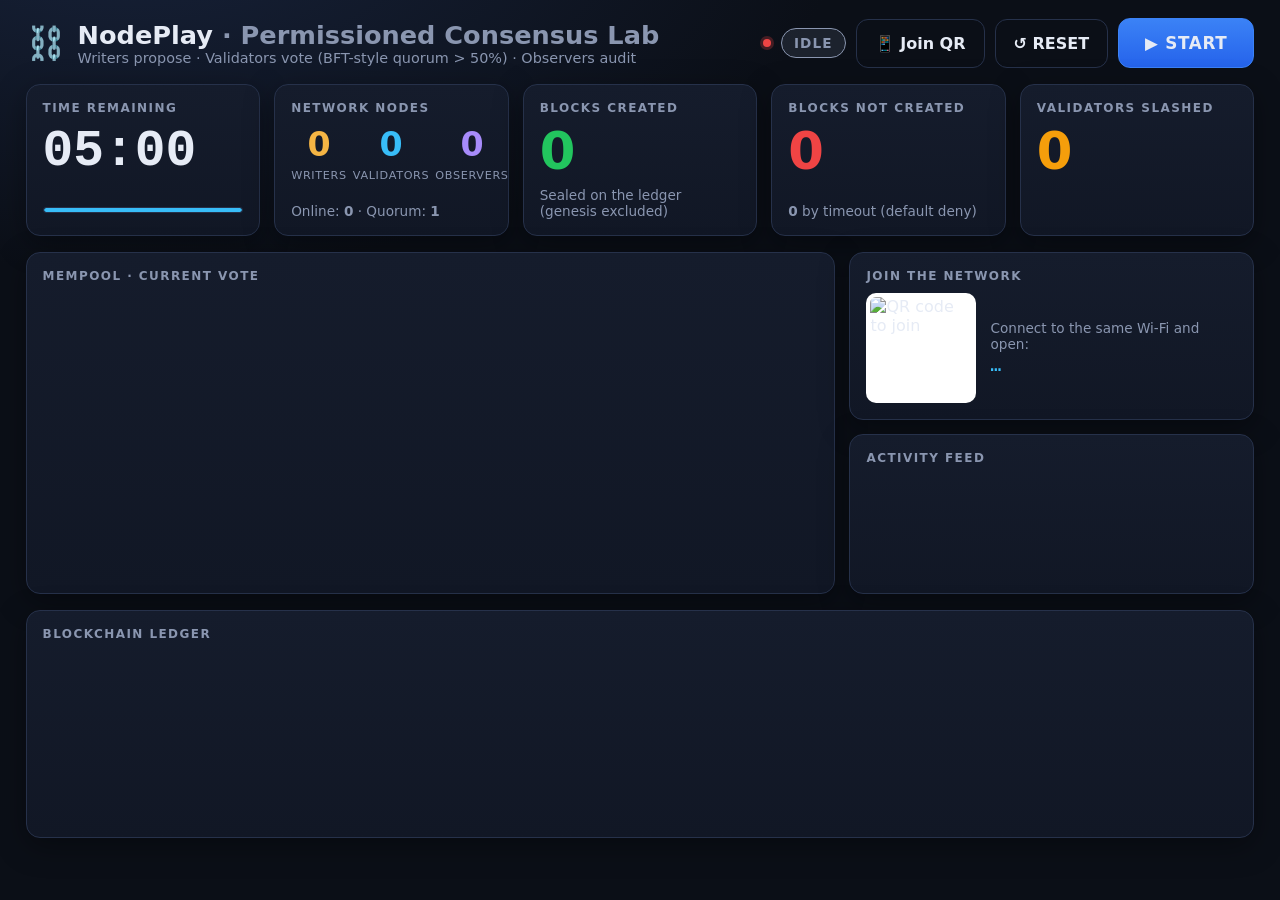
==== static/dashboard.html @ 9b174d75 "Initial release of NodePlay: permissioned consensus classroom lab Interactive 5-minute activity wher" ====
<!doctype html>
<html lang="en">
<head>
  <meta charset="utf-8">
  <meta name="viewport" content="width=device-width, initial-scale=1">
  <meta name="theme-color" content="#0b0f17">
  <title>NodePlay · Dashboard</title>
  <link rel="stylesheet" href="/static/css/style.css">
  <link rel="stylesheet" href="/static/css/dashboard.css">
</head>
<body>
  <div class="dash">
    <!-- ======================================================== TOP BAR -->
    <header class="topbar">
      <div class="title">
        <span class="logo">⛓️</span>
        <div>
          <h1>NodePlay <span class="muted">· Permissioned Consensus Lab</span></h1>
          <div class="sub muted">Writers propose · Validators vote (BFT-style quorum &gt; 50%) · Observers audit</div>
        </div>
      </div>
      <div class="controls">
        <span id="conn-dot" class="dot" title="Connection status"></span>
        <span id="phase-badge" class="badge IDLE">IDLE</span>
        <button id="qr-btn" class="btn btn-ghost" type="button">📱 Join QR</button>
        <button id="reset-btn" class="btn btn-ghost" type="button">↺ RESET</button>
        <button id="start-btn" class="btn btn-primary" type="button">▶ START</button>
      </div>
    </header>

    <!-- ========================================================== CARDS -->
    <section class="cards">
      <article class="panel card card-time">
        <h2 class="panel-title">Time remaining</h2>
        <div id="game-clock" class="big mono">05:00</div>
        <div class="progress thin"><span id="game-bar"></span></div>
      </article>

      <article class="panel card">
        <h2 class="panel-title">Network nodes</h2>
        <div class="roles">
          <div class="r-writer"><strong id="m-writers">0</strong><small>Writers</small></div>
          <div class="r-validator"><strong id="m-validators">0</strong><small>Validators</small></div>
          <div class="r-observer"><strong id="m-observers">0</strong><small>Observers</small></div>
        </div>
        <div class="foot muted">Online: <strong id="m-online">0</strong> · Quorum: <strong id="m-quorum">1</strong></div>
      </article>

      <article class="panel card card-ok">
        <h2 class="panel-title">Blocks created</h2>
        <div id="s-created" class="big">0</div>
        <div class="foot muted">Sealed on the ledger (genesis excluded)</div>
      </article>

      <article class="panel card card-bad">
        <h2 class="panel-title">Blocks not created</h2>
        <div id="s-rejected" class="big">0</div>
        <div class="foot muted"><strong id="s-timeouts">0</strong> by timeout (default deny)</div>
      </article>

      <article class="panel card card-slash">
        <h2 class="panel-title">Validators slashed</h2>
        <div id="s-eliminated" class="big">0</div>
        <ul id="slash-log" class="slash-log"></ul>
      </article>
    </section>

    <!-- ===================================================== MIDDLE ROW -->
    <section class="middle">
      <article id="mempool" class="panel mempool">
        <h2 class="panel-title">Mempool · current vote</h2>
        <div data-mp="voting" class="hidden">
          <div class="muted">Proposed by <strong data-mp="proposer"></strong></div>
          <div class="mempool-tx" data-mp="tx"></div>
          <div class="progress"><span data-mp="bar"></span></div>
          <div class="row">
            <span class="muted">Quorum: <strong data-mp="required"></strong> of <strong data-mp="eligible"></strong> validators must approve</span>
            <span class="mono countdown" data-mp="seconds"></span>
          </div>
          <div class="tally">
            <div class="ok"><strong data-mp="approvals">0</strong><small>Approve</small></div>
            <div class="no"><strong data-mp="rejections">0</strong><small>Reject</small></div>
            <div><strong data-mp="pending">0</strong><small>Pending</small></div>
          </div>
        </div>
        <div data-mp="idle" class="idle">
          <p data-mp="idle-text"></p>
        </div>
        <div data-mp="result" class="hidden"></div>
      </article>

      <aside class="side">
        <article class="panel join">
          <h2 class="panel-title">Join the network</h2>
          <div class="join-row">
            <img src="/qr.svg" alt="QR code to join" class="qr-small">
            <div>
              <div class="muted small">Connect to the same Wi-Fi and open:</div>
              <div id="join-url" class="join-url mono">…</div>
            </div>
          </div>
        </article>
        <article class="panel feed-panel">
          <h2 class="panel-title">Activity feed</h2>
          <ul id="feed" class="feed"></ul>
        </article>
      </aside>
    </section>

    <!-- ========================================================= LEDGER -->
    <section class="panel ledger-panel">
      <h2 class="panel-title">Blockchain ledger <span id="chain-valid" class="chain-valid"></span></h2>
      <div id="ledger" class="chain"></div>
    </section>
  </div>

  <!-- Full-screen QR overlay -->
  <div id="qr-overlay" class="overlay hidden" role="dialog" aria-label="Join QR code">
    <div class="overlay-box">
      <img src="/qr.svg" alt="QR code to join">
      <div class="join-url mono big-url" id="join-url-big">…</div>
      <p class="muted">Scan with your phone camera (same Wi-Fi) · click anywhere to close</p>
    </div>
  </div>

  <script src="/static/js/common.js"></script>
  <script src="/static/js/dashboard.js"></script>
</body>
</html>
---- static/css/style.css ----
/* =========================================================================
   NodePlay — shared styles (dark "cockpit" theme, mobile first)
   ========================================================================= */

:root {
  --bg: #0b0f17;
  --bg-2: #111725;
  --panel: #151c2c;
  --panel-2: #1b2438;
  --border: #26314a;
  --text: #e6ebf5;
  --muted: #8a96b0;

  --writer: #f5b544;
  --validator: #38bdf8;
  --observer: #a78bfa;
  --approve: #22c55e;
  --reject: #ef4444;
  --warn: #f59e0b;

  --radius: 14px;
  --shadow: 0 8px 30px rgba(0, 0, 0, 0.35);
  --mono: ui-monospace, SFMono-Regular, Menlo, Consolas, "Liberation Mono", monospace;
}

* { box-sizing: border-box; }

html, body {
  margin: 0;
  background: radial-gradient(1200px 600px at 10% -10%, #17223a 0%, var(--bg) 60%) fixed, var(--bg);
  color: var(--text);
  font-family: system-ui, -apple-system, "Segoe UI", Roboto, Ubuntu, sans-serif;
  -webkit-font-smoothing: antialiased;
  -webkit-tap-highlight-color: transparent;
}

button, input { font: inherit; color: inherit; }

.hidden { display: none !important; }
.muted { color: var(--muted); }
.mono { font-family: var(--mono); }

/* ----------------------------------------------------------------- panels */

.panel {
  background: linear-gradient(180deg, var(--panel) 0%, var(--bg-2) 100%);
  border: 1px solid var(--border);
  border-radius: var(--radius);
  padding: 16px;
  box-shadow: var(--shadow);
}

.panel-title {
  margin: 0 0 10px;
  font-size: 0.75rem;
  font-weight: 700;
  letter-spacing: 0.12em;
  text-transform: uppercase;
  color: var(--muted);
}

/* ----------------------------------------------------------------- badges */

.badge {
  display: inline-flex;
  align-items: center;
  gap: 6px;
  padding: 4px 10px;
  border-radius: 999px;
  font-size: 0.75rem;
  font-weight: 800;
  letter-spacing: 0.08em;
  border: 1px solid currentColor;
  background: color-mix(in srgb, currentColor 14%, transparent);
}
.badge.WRITER { color: var(--writer); }
.badge.VALIDATOR { color: var(--validator); }
.badge.OBSERVER { color: var(--observer); }
.badge.ELIMINATED { color: var(--reject); }
.badge.IDLE { color: var(--muted); }
.badge.RUNNING { color: var(--approve); }
.badge.ENDED { color: var(--reject); }

.dot {
  width: 8px; height: 8px; border-radius: 50%;
  background: var(--reject);
  box-shadow: 0 0 0 3px color-mix(in srgb, var(--reject) 25%, transparent);
}
.dot.online {
  background: var(--approve);
  box-shadow: 0 0 0 3px color-mix(in srgb, var(--approve) 25%, transparent);
}

/* ---------------------------------------------------------------- buttons */

.btn {
  appearance: none;
  border: 1px solid var(--border);
  background: var(--panel-2);
  border-radius: 12px;
  padding: 14px 18px;
  font-weight: 700;
  cursor: pointer;
  transition: transform 0.06s ease, filter 0.15s ease, opacity 0.15s ease;
  touch-action: manipulation;
}
.btn:active:not(:disabled) { transform: scale(0.97); }
.btn:hover:not(:disabled) { filter: brightness(1.12); }
.btn:disabled { opacity: 0.38; cursor: not-allowed; }

.btn-primary { background: linear-gradient(180deg, #3b82f6, #2563eb); border-color: #3b82f6; }
.btn-approve { background: linear-gradient(180deg, #22c55e, #16a34a); border-color: #22c55e; color: #04130a; }
.btn-reject { background: linear-gradient(180deg, #ef4444, #dc2626); border-color: #ef4444; color: #1a0303; }
.btn-ghost { background: transparent; }
.btn.selected { outline: 3px solid #fff; outline-offset: 2px; }

.input {
  width: 100%;
  padding: 14px 16px;
  border-radius: 12px;
  border: 1px solid var(--border);
  background: #0d1320;
  outline: none;
  font-size: 1.05rem;
}
.input:focus { border-color: var(--validator); }

/* ------------------------------------------------------------ mempool box */

.mempool-tx {
  font-family: var(--mono);
  font-size: clamp(1.4rem, 5vw, 2.6rem);
  font-weight: 800;
  word-break: break-word;
  margin: 6px 0 4px;
}

.progress {
  position: relative;
  height: 12px;
  border-radius: 999px;
  background: #0d1320;
  border: 1px solid var(--border);
  overflow: hidden;
  margin: 12px 0 6px;
}
.progress > span {
  position: absolute; inset: 0 auto 0 0;
  width: 100%;
  background: linear-gradient(90deg, var(--approve), var(--warn), var(--reject));
  background-size: 300% 100%;
  border-radius: inherit;
  transition: width 0.1s linear;
}

.tally {
  display: grid;
  grid-template-columns: repeat(3, 1fr);
  gap: 8px;
  margin-top: 12px;
}
.tally > div {
  background: #0d1320;
  border: 1px solid var(--border);
  border-radius: 12px;
  padding: 10px;
  text-align: center;
}
.tally strong { display: block; font-size: 1.6rem; font-variant-numeric: tabular-nums; }
.tally small { color: var(--muted); font-size: 0.72rem; letter-spacing: 0.08em; text-transform: uppercase; }
.tally .ok strong { color: var(--approve); }
.tally .no strong { color: var(--reject); }

.result {
  margin-top: 12px;
  padding: 12px 14px;
  border-radius: 12px;
  font-weight: 700;
  border: 1px solid currentColor;
}
.result.APPROVED { color: var(--approve); background: color-mix(in srgb, var(--approve) 10%, transparent); }
.result.REJECTED { color: var(--reject); background: color-mix(in srgb, var(--reject) 10%, transparent); }

/* ------------------------------------------------------------- the ledger */

.chain {
  display: flex;
  gap: 0;
  overflow-x: auto;
  padding: 6px 2px 12px;
  scroll-behavior: smooth;
  scrollbar-width: thin;
}

.block {
  flex: 0 0 auto;
  width: 190px;
  background: #0d1320;
  border: 1px solid var(--border);
  border-radius: 12px;
  padding: 12px;
  font-size: 0.8rem;
  position: relative;
}
.block.genesis { border-color: var(--observer); }
.block.latest { border-color: var(--approve); box-shadow: 0 0 0 2px color-mix(in srgb, var(--approve) 30%, transparent); animation: pop 0.4s ease; }
.block .idx { font-weight: 800; color: var(--validator); }
.block .tx {
  font-family: var(--mono);
  font-size: 1rem;
  font-weight: 700;
  margin: 6px 0 8px;
  word-break: break-word;
}
.block dl { margin: 0; display: grid; grid-template-columns: auto 1fr; gap: 2px 8px; }
.block dt { color: var(--muted); }
.block dd { margin: 0; font-family: var(--mono); overflow: hidden; text-overflow: ellipsis; white-space: nowrap; }

.link {
  flex: 0 0 auto;
  align-self: center;
  width: 28px;
  height: 2px;
  background: repeating-linear-gradient(90deg, var(--muted) 0 6px, transparent 6px 10px);
  position: relative;
}
.link::after {
  content: "";
  position: absolute; right: -2px; top: -4px;
  border: 5px solid transparent;
  border-left-color: var(--muted);
}

/* Vertical ledger for narrow screens (phones). */
.chain.vertical { flex-direction: column-reverse; overflow: visible; }
.chain.vertical .block { width: 100%; }
.chain.vertical .link { width: 2px; height: 16px; margin-left: 24px; align-self: flex-start;
  background: repeating-linear-gradient(180deg, var(--muted) 0 4px, transparent 4px 7px); }
.chain.vertical .link::after { display: none; }

/* -------------------------------------------------------------- toasts */

#toasts {
  position: fixed;
  left: 50%;
  bottom: 16px;
  transform: translateX(-50%);
  display: flex;
  flex-direction: column;
  gap: 8px;
  width: min(92vw, 460px);
  z-index: 50;
  pointer-events: none;
}
.toast {
  padding: 12px 14px;
  border-radius: 12px;
  background: var(--panel-2);
  border: 1px solid var(--border);
  box-shadow: var(--shadow);
  font-weight: 600;
  animation: pop 0.25s ease;
}
.toast.warn { border-color: var(--warn); }
.toast.danger { border-color: var(--reject); background: #2a1114; }
.toast.ok { border-color: var(--approve); }

@keyframes pop {
  from { transform: translateY(6px) scale(0.98); opacity: 0; }
  to { transform: none; opacity: 1; }
}

@keyframes pulse {
  0%, 100% { opacity: 1; }
  50% { opacity: 0.45; }
}
.pulse { animation: pulse 1s ease-in-out infinite; }

@media (prefers-reduced-motion: reduce) {
  *, *::before, *::after { animation: none !important; transition: none !important; }
}
---- static/css/dashboard.css ----
/* NodePlay — projector dashboard layout */

.dash {
  min-height: 100vh;
  padding: 18px clamp(12px, 2vw, 28px) 24px;
  display: flex;
  flex-direction: column;
  gap: 16px;
  max-width: 1800px;
  margin: 0 auto;
}

.small { font-size: 0.85rem; }

/* Top bar */
.topbar { display: flex; justify-content: space-between; align-items: center; gap: 16px; flex-wrap: wrap; }
.title { display: flex; align-items: center; gap: 12px; }
.title h1 { margin: 0; font-size: clamp(1.2rem, 2vw, 1.7rem); }
.title .sub { font-size: 0.9rem; }
.logo { font-size: 2rem; }
.controls { display: flex; align-items: center; gap: 10px; flex-wrap: wrap; }
.controls .badge { font-size: 0.85rem; padding: 6px 12px; }
#start-btn { padding: 14px 26px; font-size: 1.05rem; letter-spacing: 0.04em; }

/* Metric cards */
.cards {
  display: grid;
  grid-template-columns: repeat(5, minmax(0, 1fr));
  gap: 14px;
}
.card { display: flex; flex-direction: column; min-height: 150px; }
.card .big {
  font-size: clamp(2.2rem, 4vw, 3.6rem);
  font-weight: 800;
  line-height: 1.05;
  font-variant-numeric: tabular-nums;
}
.card .foot { margin-top: auto; font-size: 0.85rem; padding-top: 8px; }
.card-time .big.low { color: var(--reject); }
.card-ok .big { color: var(--approve); }
.card-bad .big { color: var(--reject); }
.card-slash .big { color: var(--warn); }
.progress.thin { height: 6px; margin-top: auto; }
.progress.thin > span { background: var(--validator); }

.roles { display: grid; grid-template-columns: repeat(3, 1fr); gap: 6px; text-align: center; }
.roles strong { display: block; font-size: clamp(1.6rem, 2.6vw, 2.4rem); font-variant-numeric: tabular-nums; }
.roles small { font-size: 0.7rem; letter-spacing: 0.06em; text-transform: uppercase; color: var(--muted); }
.r-writer strong { color: var(--writer); }
.r-validator strong { color: var(--validator); }
.r-observer strong { color: var(--observer); }

.slash-log {
  list-style: none;
  margin: 6px 0 0;
  padding: 0;
  font-size: 0.8rem;
  max-height: 64px;
  overflow-y: auto;
  color: #fcd34d;
}
.slash-log li { white-space: nowrap; overflow: hidden; text-overflow: ellipsis; }

/* Middle row */
.middle { display: grid; grid-template-columns: minmax(0, 2fr) minmax(280px, 1fr); gap: 14px; }
.mempool { min-height: 280px; }
.mempool .mempool-tx { font-size: clamp(2rem, 5vw, 4.2rem); margin: 10px 0; }
.mempool .progress { height: 20px; }
.mempool .row { display: flex; justify-content: space-between; align-items: center; gap: 12px; flex-wrap: wrap; }
.mempool .countdown { font-size: 2rem; font-weight: 800; }
.mempool .tally strong { font-size: 2.4rem; }
.mempool .idle p { font-size: 1.3rem; color: var(--muted); margin: 40px 0; text-align: center; }
.mempool .result { font-size: 1.1rem; }

.side { display: flex; flex-direction: column; gap: 14px; min-width: 0; }
.join-row { display: flex; gap: 14px; align-items: center; }
.qr-small { width: 110px; height: 110px; background: #fff; border-radius: 10px; padding: 4px; flex: 0 0 auto; }
.join-url { font-size: 1.1rem; font-weight: 700; color: var(--validator); word-break: break-all; margin-top: 4px; }

.feed-panel { flex: 1; display: flex; flex-direction: column; min-height: 160px; }
.feed {
  list-style: none;
  margin: 0;
  padding: 0;
  font-size: 0.85rem;
  overflow-y: auto;
  max-height: 220px;
  display: flex;
  flex-direction: column;
  gap: 4px;
}
.feed li { display: flex; gap: 8px; }
.feed time { color: var(--muted); font-family: var(--mono); flex: 0 0 auto; }
.feed .block-ev { color: var(--approve); }
.feed .reject-ev { color: #fca5a5; }
.feed .slash-ev { color: var(--warn); font-weight: 700; }
.feed .propose-ev { color: var(--writer); }

/* Ledger */
.ledger-panel .chain { min-height: 170px; }
.chain-valid { margin-left: 8px; font-weight: 700; letter-spacing: 0; text-transform: none; }
.chain-valid.ok { color: var(--approve); }
.chain-valid.bad { color: var(--reject); }

/* QR overlay */
.overlay {
  position: fixed;
  inset: 0;
  background: rgba(5, 8, 14, 0.92);
  display: grid;
  place-items: center;
  z-index: 100;
  cursor: pointer;
}
.overlay-box { text-align: center; }
.overlay-box img { width: min(70vh, 80vw); height: auto; background: #fff; border-radius: 18px; padding: 12px; }
.big-url { font-size: clamp(1.4rem, 3vw, 2.4rem); margin-top: 16px; }

/* Responsive fallbacks (laptop / tablet) */
@media (max-width: 1200px) {
  .cards { grid-template-columns: repeat(3, minmax(0, 1fr)); }
}
@media (max-width: 860px) {
  .cards { grid-template-columns: repeat(2, minmax(0, 1fr)); }
  .middle { grid-template-columns: 1fr; }
}
@media (max-width: 520px) {
  .cards { grid-template-columns: 1fr; }
}
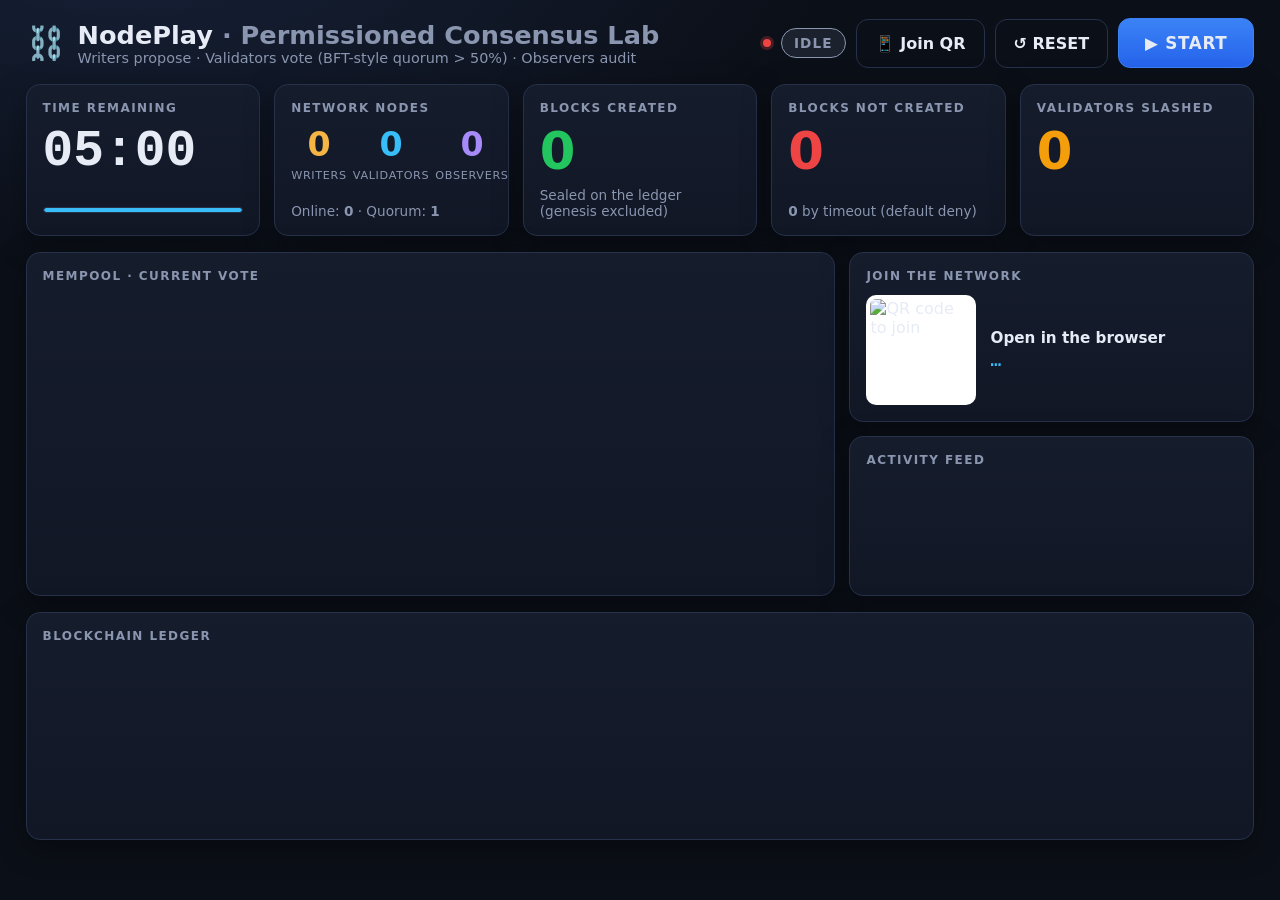
==== commit a89e4d4e: "Add .env configuration for venue Wi-Fi and server IP - Load settings from a .env file (python-dotenv" ====
--- a/static/dashboard.html
+++ b/static/dashboard.html
@@ -92,10 +92,18 @@
       <aside class="side">
         <article class="panel join">
           <h2 class="panel-title">Join the network</h2>
+          <div class="join-row wifi-step hidden">
+            <img alt="QR code to join the Wi-Fi" class="qr-small wifi-qr">
+            <div class="wifi-info">
+              <div class="step">① Connect to the Wi-Fi</div>
+              <div class="kv"><span class="muted">Network</span><strong class="mono wifi-ssid"></strong></div>
+              <div class="kv"><span class="muted">Password</span><strong class="mono wifi-pass"></strong></div>
+            </div>
+          </div>
           <div class="join-row">
             <img src="/qr.svg" alt="QR code to join" class="qr-small">
             <div>
-              <div class="muted small">Connect to the same Wi-Fi and open:</div>
+              <div class="step"><span class="wifi-num hidden">② </span>Open in the browser</div>
               <div id="join-url" class="join-url mono">…</div>
             </div>
           </div>
@@ -117,9 +125,20 @@
   <!-- Full-screen QR overlay -->
   <div id="qr-overlay" class="overlay hidden" role="dialog" aria-label="Join QR code">
     <div class="overlay-box">
-      <img src="/qr.svg" alt="QR code to join">
-      <div class="join-url mono big-url" id="join-url-big">…</div>
-      <p class="muted">Scan with your phone camera (same Wi-Fi) · click anywhere to close</p>
+      <div class="overlay-steps">
+        <div class="overlay-step wifi-step hidden">
+          <div class="step big-step">① Join the Wi-Fi</div>
+          <img alt="QR code to join the Wi-Fi" class="wifi-qr">
+          <div class="kv big-kv"><span class="muted">Network</span><strong class="mono wifi-ssid"></strong></div>
+          <div class="kv big-kv"><span class="muted">Password</span><strong class="mono wifi-pass"></strong></div>
+        </div>
+        <div class="overlay-step">
+          <div class="step big-step"><span class="wifi-num hidden">② </span>Open NodePlay</div>
+          <img src="/qr.svg" alt="QR code to join">
+          <div class="join-url mono big-url" id="join-url-big">…</div>
+        </div>
+      </div>
+      <p class="muted">Scan with your phone camera · click anywhere to close</p>
     </div>
   </div>
 
--- a/static/css/dashboard.css
+++ b/static/css/dashboard.css
@@ -76,6 +76,12 @@
 .join-row { display: flex; gap: 14px; align-items: center; }
 .qr-small { width: 110px; height: 110px; background: #fff; border-radius: 10px; padding: 4px; flex: 0 0 auto; }
 .join-url { font-size: 1.1rem; font-weight: 700; color: var(--validator); word-break: break-all; margin-top: 4px; }
+.join .join-row + .join-row { margin-top: 12px; }
+.step { font-weight: 700; color: var(--text); font-size: 0.95rem; }
+.kv { display: flex; gap: 8px; align-items: baseline; margin-top: 4px; min-width: 0; }
+.kv .muted { font-size: 0.8rem; flex: 0 0 auto; }
+.kv strong { font-size: 1.05rem; color: var(--writer); word-break: break-all; }
+.wifi-info { min-width: 0; }
 
 .feed-panel { flex: 1; display: flex; flex-direction: column; min-height: 160px; }
 .feed {
@@ -113,8 +119,14 @@
   cursor: pointer;
 }
 .overlay-box { text-align: center; }
-.overlay-box img { width: min(70vh, 80vw); height: auto; background: #fff; border-radius: 18px; padding: 12px; }
-.big-url { font-size: clamp(1.4rem, 3vw, 2.4rem); margin-top: 16px; }
+.overlay-steps { display: flex; gap: clamp(24px, 5vw, 80px); justify-content: center; flex-wrap: wrap; }
+.overlay-step { display: flex; flex-direction: column; align-items: center; gap: 10px; }
+.overlay-box img { width: min(60vh, 80vw); height: auto; background: #fff; border-radius: 18px; padding: 12px; }
+.overlay.with-wifi .overlay-box img { width: min(50vh, 40vw); }
+.big-step { font-size: clamp(1.2rem, 2.4vw, 2rem); }
+.big-kv strong { font-size: clamp(1.3rem, 2.6vw, 2.2rem); }
+.big-kv .muted { font-size: 1rem; }
+.big-url { font-size: clamp(1.3rem, 2.6vw, 2.2rem); }
 
 /* Responsive fallbacks (laptop / tablet) */
 @media (max-width: 1200px) {
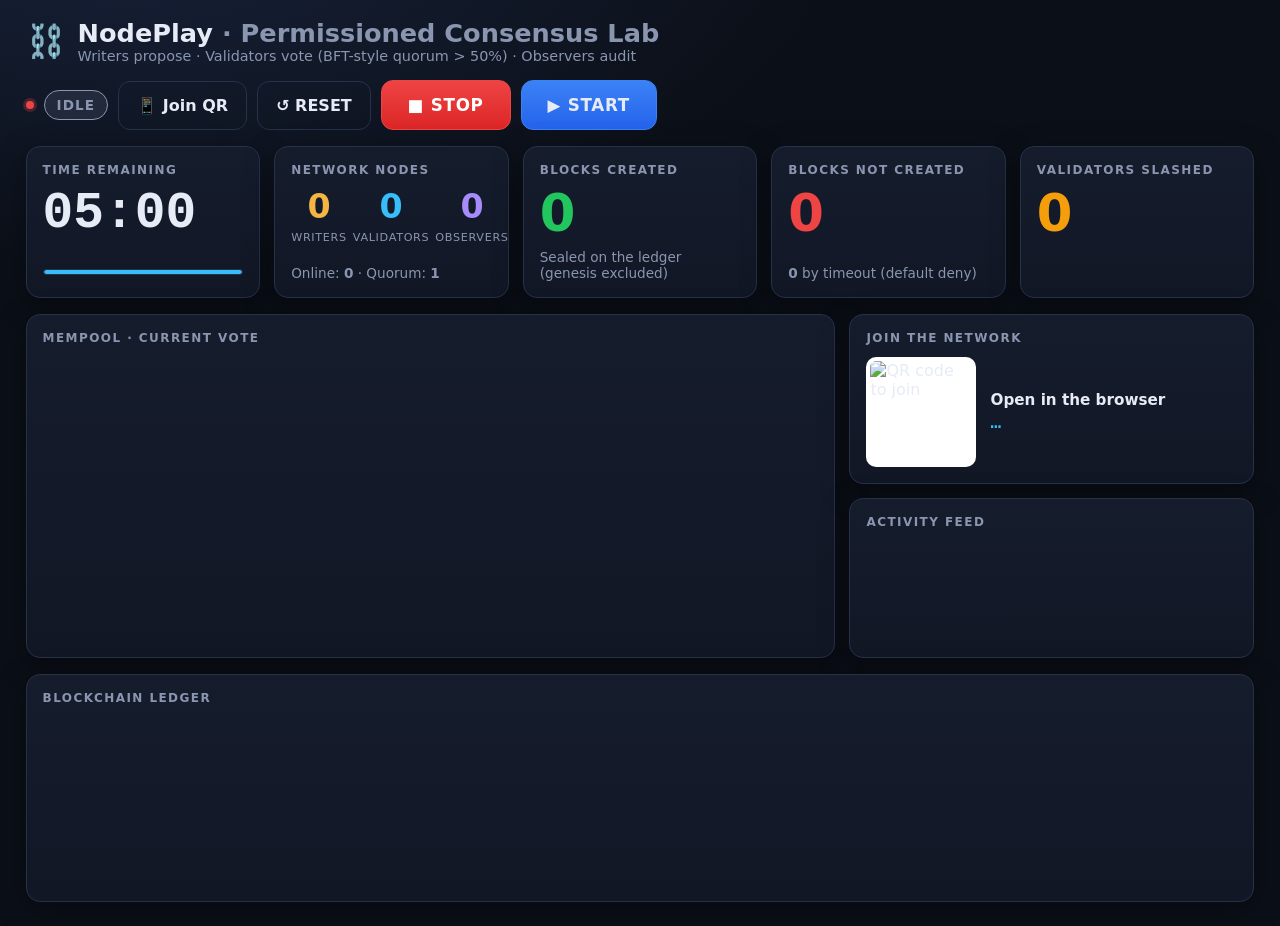
==== commit 183fd5d0: "Add bot validators, random roles, STOP and Leave controls - Built-in bot validators that always appr" ====
--- a/static/dashboard.html
+++ b/static/dashboard.html
@@ -24,6 +24,7 @@
         <span id="phase-badge" class="badge IDLE">IDLE</span>
         <button id="qr-btn" class="btn btn-ghost" type="button">📱 Join QR</button>
         <button id="reset-btn" class="btn btn-ghost" type="button">↺ RESET</button>
+        <button id="stop-btn" class="btn btn-reject" type="button">■ STOP</button>
         <button id="start-btn" class="btn btn-primary" type="button">▶ START</button>
       </div>
     </header>
@@ -40,7 +41,7 @@
         <h2 class="panel-title">Network nodes</h2>
         <div class="roles">
           <div class="r-writer"><strong id="m-writers">0</strong><small>Writers</small></div>
-          <div class="r-validator"><strong id="m-validators">0</strong><small>Validators</small></div>
+          <div class="r-validator"><strong id="m-validators">0</strong><small>Validators</small><em id="m-bots" class="bots"></em></div>
           <div class="r-observer"><strong id="m-observers">0</strong><small>Observers</small></div>
         </div>
         <div class="foot muted">Online: <strong id="m-online">0</strong> · Quorum: <strong id="m-quorum">1</strong></div>
--- a/static/css/dashboard.css
+++ b/static/css/dashboard.css
@@ -20,7 +20,8 @@
 .logo { font-size: 2rem; }
 .controls { display: flex; align-items: center; gap: 10px; flex-wrap: wrap; }
 .controls .badge { font-size: 0.85rem; padding: 6px 12px; }
-#start-btn { padding: 14px 26px; font-size: 1.05rem; letter-spacing: 0.04em; }
+#start-btn, #stop-btn { padding: 14px 26px; font-size: 1.05rem; letter-spacing: 0.04em; }
+#stop-btn { color: #fff; }
 
 /* Metric cards */
 .cards {
@@ -46,6 +47,7 @@
 .roles { display: grid; grid-template-columns: repeat(3, 1fr); gap: 6px; text-align: center; }
 .roles strong { display: block; font-size: clamp(1.6rem, 2.6vw, 2.4rem); font-variant-numeric: tabular-nums; }
 .roles small { font-size: 0.7rem; letter-spacing: 0.06em; text-transform: uppercase; color: var(--muted); }
+.roles .bots { display: block; font-style: normal; font-size: 0.7rem; color: var(--muted); margin-top: 2px; }
 .r-writer strong { color: var(--writer); }
 .r-validator strong { color: var(--validator); }
 .r-observer strong { color: var(--observer); }
